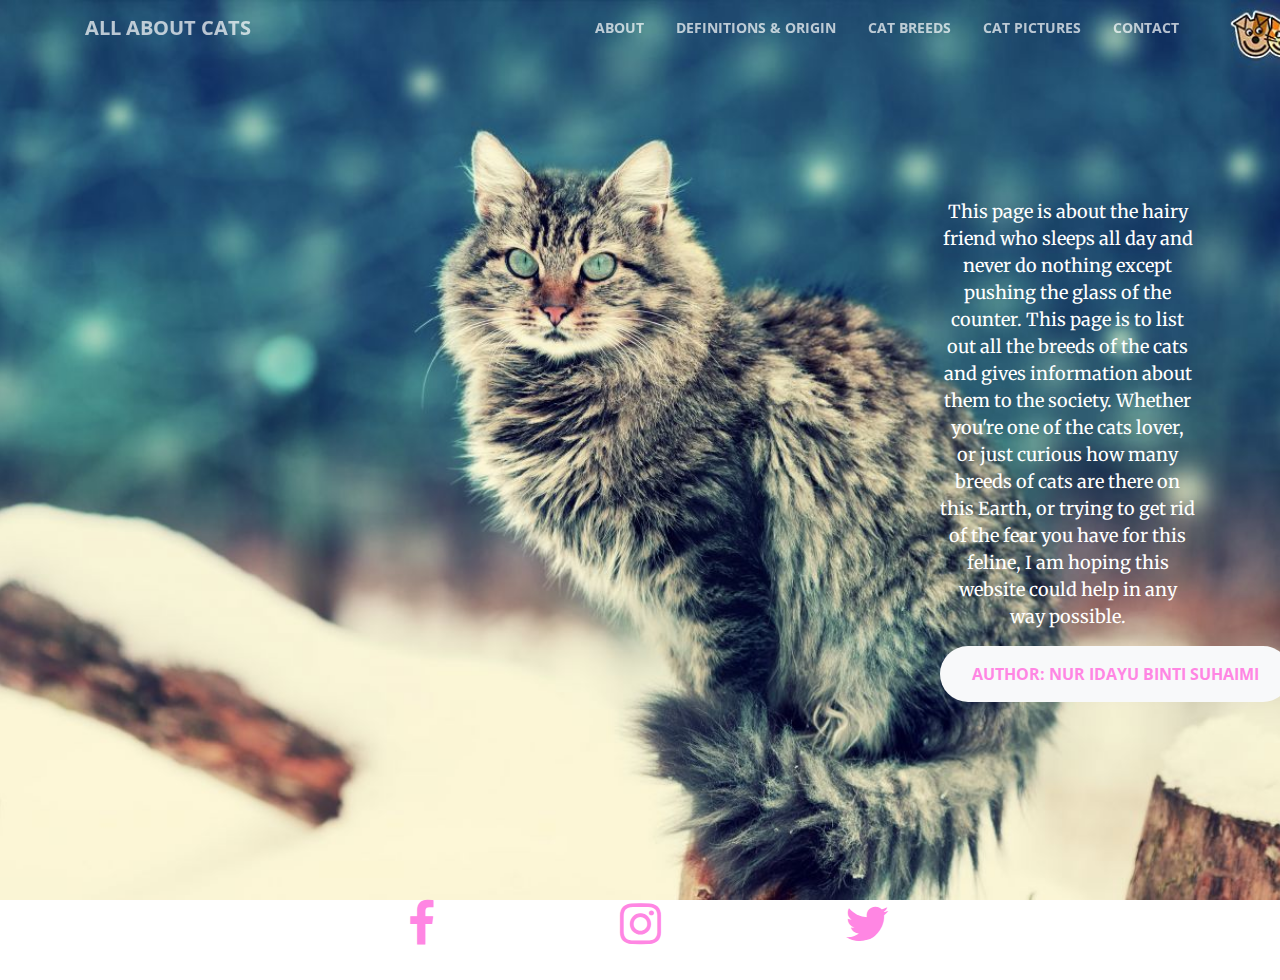
==== about.html @ b2163dfd "First" ====
<!DOCTYPE html>
<html lang="en">

<head>

  <meta charset="utf-8">
  <meta name="viewport" content="width=device-width, initial-scale=1, shrink-to-fit=no">
  <meta name="description" content="">
  <meta name="author" content="">

  <title>All About Cats</title>

  <!-- Bootstrap core CSS -->
  <link href="vendor/bootstrap/css/bootstrap.min.css" rel="stylesheet">

  <!-- Custom fonts for this template -->
  <link href="vendor/font-awesome/css/font-awesome.min.css" rel="stylesheet" type="text/css">
  <link href='https://fonts.googleapis.com/css?family=Open+Sans:300italic,400italic,600italic,700italic,800italic,400,300,600,700,800' rel='stylesheet' type='text/css'>
  <link href='https://fonts.googleapis.com/css?family=Merriweather:400,300,300italic,400italic,700,700italic,900,900italic' rel='stylesheet' type='text/css'>

  <!-- Plugin CSS -->
  <link href="vendor/magnific-popup/magnific-popup.css" rel="stylesheet">

  <!-- Custom styles for this template -->
  <link href="css/creative.min.css" rel="stylesheet">

</head>

<body id="page-top">

  <!-- Navigation -->
  <nav class="navbar navbar-expand-lg navbar-light fixed-top" id="mainNav">
    <div class="container">
      <a class="navbar-brand js-scroll-trigger" href="index.html">All About Cats</a>
      <button class="navbar-toggler navbar-toggler-right" type="button" data-toggle="collapse" data-target="#navbarResponsive" aria-controls="navbarResponsive" aria-expanded="false" aria-label="Toggle navigation">
          <span class="navbar-toggler-icon"></span>
        </button>
      <div class="collapse navbar-collapse" id="navbarResponsive">
        <ul class="navbar-nav ml-auto">
          <li class="nav-item">
            <a class="nav-link js-scroll-trigger" href="about.html">About</a>
          </li>
          <li class="nav-item">
            <a class="nav-link js-scroll-trigger" href="index.html#about">Definitions & Origin</a>
          </li>
          <li class="nav-item">
            <a class="nav-link js-scroll-trigger" href="index.html#services">Cat Breeds</a>
          </li>
          <li class="nav-item">
            <a class="nav-link js-scroll-trigger" href="index.html#portfolio">Cat Pictures</a>
          </li>
          <li class="nav-item">
            <a class="nav-link js-scroll-trigger" href="index.html#contact">Contact</a>
          </li>
        </ul>
      </div>
    </div>
  </nav>

  <header class="masthead2 text-center text-white d-flex">
    <div class="container my-auto">
      <div class="row">

        <div class="col-lg-3 ml-auto text-center">
          <p id="des" class="mb-10">This page is about the hairy friend who sleeps all day and never do nothing except pushing the glass of the counter. This page is to list out all the breeds of the cats and gives information about them to the society. Whether you're one of the
            cats lover, or just curious how many breeds of cats are there on this Earth, or trying to get rid of the fear you have for this feline, I am hoping this website could help in any way possible.
          </p>
          <a class="btn btn-light btn-xl js-scroll-trigger" href="https://www.linkedin.com/in/nuridayusuhaimi/" target="_blank">Author: Nur Idayu Binti Suhaimi</a>
        </div>
      </div>
    </div>

  </header>
  <div class="container">
    <div class="row">
      <div class="col-lg-4 mr-auto text-right">
        <p>
          <a href="https://facebook.com/nuridayusuhaimi"><i class="fa fa-facebook-f fa-3x mb-3 sr-contact"></i></a>
        </p>
      </div>
      <div class="col-lg-4 mr-auto text-center">
        <p>
          <a href="https://instagram/nridyushmi"><i class="fa fa-instagram fa-3x mb-3 sr-contact"></i></a>
        </p>
      </div>
      <div class="col-lg-4 mr-auto text-left">
        <p>
          <a href="https://twitter.com/nridyushmi"><i class="fa fa-twitter fa-3x mb-3 sr-contact"></i></a>
        </p>
      </div>
    </div>
  </div>

</body>
</html>
---- css/creative.min.css ----
body,
html {
  width: 100%;
  height: 100%;
}
body {
  font-family: Merriweather, "Helvetica Neue", Arial, sans-serif;
}
hr {
  max-width: 50px;
  border-width: 3px;
  border-color: #ff86e3;
}
hr.light {
  border-color: #fff;
}
a {
  color: #ff86e3;
  -webkit-transition: all 0.2s;
  -moz-transition: all 0.2s;
  transition: all 0.2s;
}
a:hover {
  color: #9669fe;
}
h1,
h2,
h3,
h4,
h5,
h6 {
  font-family: "Open Sans", "Helvetica Neue", Arial, sans-serif;
}
.bg-primary {
  background-color: #ff86e3 !important;
}
.bg-dark {
  background-color: #212529 !important;
}
.text-faded {
  color: rgba(255, 255, 255, 0.7);
}
section {
  padding: 8rem 0;
}
.section-heading {
  margin-top: 0;
}
::-moz-selection {
  color: #fff;
  background: #212529;
  text-shadow: none;
}
::selection {
  color: #fff;
  background: #212529;
  text-shadow: none;
}
img::selection {
  color: #fff;
  background: 0 0;
}
img::-moz-selection {
  color: #fff;
  background: 0 0;
}
#mainNav {
  border-bottom: 1px solid rgba(33, 37, 41, 0.1);
  background-color: #fff;
  font-family: "Open Sans", "Helvetica Neue", Arial, sans-serif;
  -webkit-transition: all 0.2s;
  -moz-transition: all 0.2s;
  transition: all 0.2s;
}
#mainNav .navbar-brand {
  font-weight: 700;
  text-transform: uppercase;
  color: #ff86e3;
  font-family: "Open Sans", "Helvetica Neue", Arial, sans-serif;
}
#mainNav .navbar-brand:focus,
#mainNav .navbar-brand:hover {
  color: #ff86e3;
}
#mainNav .navbar-nav > li.nav-item > a.nav-link,
#mainNav .navbar-nav > li.nav-item > a.nav-link:focus {
  font-size: 0.9rem;
  font-weight: 700;
  text-transform: uppercase;
  color: #212529;
}
#mainNav .navbar-nav > li.nav-item > a.nav-link:focus:hover,
#mainNav .navbar-nav > li.nav-item > a.nav-link:hover {
  color: #ff86e3;
}
#mainNav .navbar-nav > li.nav-item > a.nav-link.active,
#mainNav .navbar-nav > li.nav-item > a.nav-link:focus.active {
  color: #ff86e3 !important;
  background-color: transparent;
}
#mainNav .navbar-nav > li.nav-item > a.nav-link.active:hover,
#mainNav .navbar-nav > li.nav-item > a.nav-link:focus.active:hover {
  background-color: transparent;
}
@media (min-width: 992px) {
  #mainNav {
    border-color: transparent;
    background-color: transparent;
  }
  #mainNav .navbar-brand {
    color: rgba(255, 255, 255, 0.7);
  }
  #mainNav .navbar-brand:focus,
  #mainNav .navbar-brand:hover {
    color: #fff;
  }
  #mainNav .navbar-nav > li.nav-item > a.nav-link {
    padding: 0.5rem 1rem;
  }
  #mainNav .navbar-nav > li.nav-item > a.nav-link,
  #mainNav .navbar-nav > li.nav-item > a.nav-link:focus {
    color: rgba(255, 255, 255, 0.7);
  }
  #mainNav .navbar-nav > li.nav-item > a.nav-link:focus:hover,
  #mainNav .navbar-nav > li.nav-item > a.nav-link:hover {
    color: #fff;
  }
  #mainNav.navbar-shrink {
    border-bottom: 1px solid rgba(33, 37, 41, 0.1);
    background-color: #fff;
  }
  #mainNav.navbar-shrink .navbar-brand {
    color: #ff86e3;
  }
  #mainNav.navbar-shrink .navbar-brand:focus,
  #mainNav.navbar-shrink .navbar-brand:hover {
    color: #ff86e3;
  }
  #mainNav.navbar-shrink .navbar-nav > li.nav-item > a.nav-link,
  #mainNav.navbar-shrink .navbar-nav > li.nav-item > a.nav-link:focus {
    color: #212529;
  }
  #mainNav.navbar-shrink .navbar-nav > li.nav-item > a.nav-link:focus:hover,
  #mainNav.navbar-shrink .navbar-nav > li.nav-item > a.nav-link:hover {
    color: #ff86e3;
  }
}
header.masthead {
  padding-top: 10rem;
  padding-bottom: calc(10rem - 56px);
  background-image: url(../img/bsh.jpg);
  background-position: center center;
  -webkit-background-size: cover;
  -moz-background-size: cover;
  -o-background-size: cover;
  background-size: cover;
}
header.masthead hr {
  margin-top: 30px;
  margin-bottom: 30px;
}
header.masthead h1 {
  font-size: 2rem;
}
header.masthead p {
  font-weight: 300;
}
@media (min-width: 768px) {
  header.masthead p {
    font-size: 1.15rem;
  }
}
@media (min-width: 992px) {
  header.masthead {
    height: 100vh;
    min-height: 650px;
    padding-top: 0;
    padding-bottom: 0;
  }
  header.masthead h1 {
    font-size: 3rem;
  }
}
@media (min-width: 1200px) {
  header.masthead h1 {
    font-size: 4rem;
  }
}

header.masthead2 {
  padding-top: 10rem;
  padding-bottom: calc(10rem - 56px);
  background-image: url(../img/siberian.jpg);
  background-position: center center;
  -webkit-background-size: cover;
  -moz-background-size: cover;
  -o-background-size: cover;
  background-size: cover;
}
header.masthead2 hr {
  margin-top: 30px;
  margin-bottom: 30px;
}
header.masthead2 h1 {
  font-size: 2rem;
  text-align: right;
}
header.masthead2 p {
  font-weight: 300;
}
@media (min-width: 768px) {
  header.masthead2 p {
    font-size: 1.15rem;
  }
}
@media (min-width: 992px) {
  header.masthead2 {
    height: 100vh;
    min-height: 650px;
    padding-top: 0;
    padding-bottom: 0;
  }
  header.masthead2 h1 {
    font-size: 3rem;
  }
}
@media (min-width: 1200px) {
  header.masthead2 h1 {
    font-size: 4rem;
  }
}
.service-box {
  max-width: 400px;
}
.portfolio-box {
  position: relative;
  display: block;
  max-width: 650px;
  margin: 0 auto;
}
.portfolio-box .portfolio-box-caption {
  position: absolute;
  bottom: 0;
  display: block;
  width: 100%;
  height: 100%;
  text-align: center;
  opacity: 0;
  color: #fff;
  background: rgba(255, 134, 227, 0.9);
  -webkit-transition: all 0.2s;
  -moz-transition: all 0.2s;
  transition: all 0.2s;
}
.portfolio-box .portfolio-box-caption .portfolio-box-caption-content {
  position: absolute;
  top: 50%;
  width: 100%;
  transform: translateY(-50%);
  text-align: center;
}
.portfolio-box
  .portfolio-box-caption
  .portfolio-box-caption-content
  .project-category,
.portfolio-box
  .portfolio-box-caption
  .portfolio-box-caption-content
  .project-name {
  padding: 0 15px;
  font-family: "Open Sans", "Helvetica Neue", Arial, sans-serif;
}
.portfolio-box
  .portfolio-box-caption
  .portfolio-box-caption-content
  .project-category {
  font-size: 14px;
  font-weight: 600;
  text-transform: uppercase;
}
.portfolio-box
  .portfolio-box-caption
  .portfolio-box-caption-content
  .project-name {
  font-size: 18px;
}
.portfolio-box:hover .portfolio-box-caption {
  opacity: 1;
}
.portfolio-box:focus {
  outline: 0;
}
@media (min-width: 768px) {
  .portfolio-box
    .portfolio-box-caption
    .portfolio-box-caption-content
    .project-category {
    font-size: 16px;
  }
  .portfolio-box
    .portfolio-box-caption
    .portfolio-box-caption-content
    .project-name {
    font-size: 22px;
  }
}
.text-primary {
  color: #ff86e3 !important;
}
.btn {
  font-weight: 700;
  text-transform: uppercase;
  border: none;
  border-radius: 300px;
  font-family: "Open Sans", "Helvetica Neue", Arial, sans-serif;
}
.btn-xl {
  padding: 1rem 2rem;
}
.btn-primary {
  background-color: #ff86e3;
  border-color: #ff86e3;
}
.btn-light {
  color: #ff86e3;
}

.btn-light:active,
.btn-light:focus,
.btn-light:hover {
  color: #fff;
  background-color: #9669fe !important;
}

.btn-primary:active,
.btn-primary:focus,
.btn-primary:hover {
  color: #fff;
  background-color: #9669fe !important;
}
.btn-primary:active,
.btn-primary:focus {
  box-shadow: 0 0 0 0.2rem rgba(255, 190, 277, 0.5) !important;
}

#des {
  font-size: 18px;
  font-weight: 400;
  color: white;
}
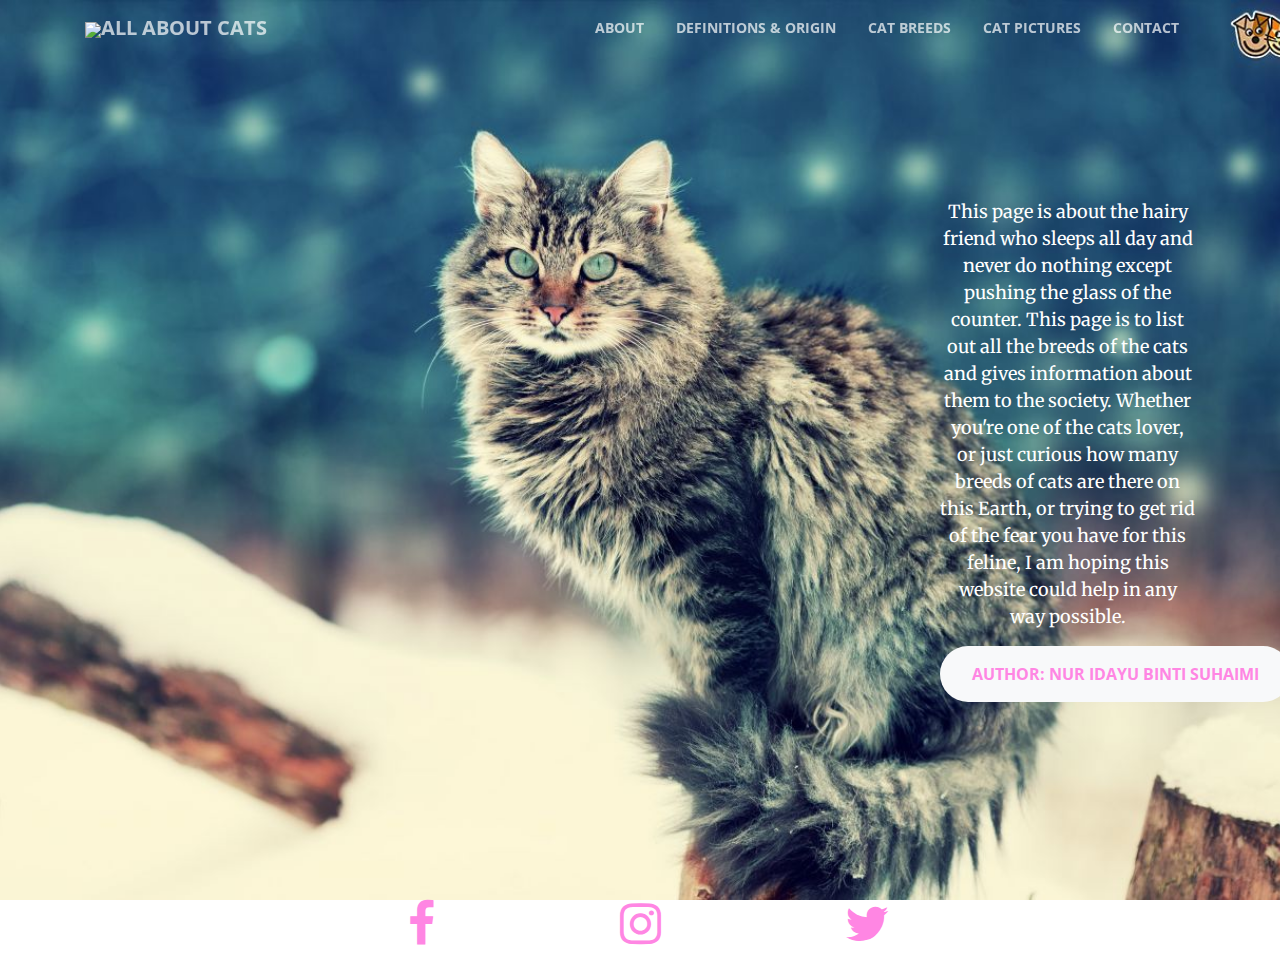
==== commit 49a49100: "icon cat" ====
--- a/about.html
+++ b/about.html
@@ -31,7 +31,7 @@
   <!-- Navigation -->
   <nav class="navbar navbar-expand-lg navbar-light fixed-top" id="mainNav">
     <div class="container">
-      <a class="navbar-brand js-scroll-trigger" href="index.html">All About Cats</a>
+      <a class="navbar-brand js-scroll-trigger" href="index.html"><img src="https://png.icons8.com/dusk/50/000000/cat.png">All About Cats</a>
       <button class="navbar-toggler navbar-toggler-right" type="button" data-toggle="collapse" data-target="#navbarResponsive" aria-controls="navbarResponsive" aria-expanded="false" aria-label="Toggle navigation">
           <span class="navbar-toggler-icon"></span>
         </button>
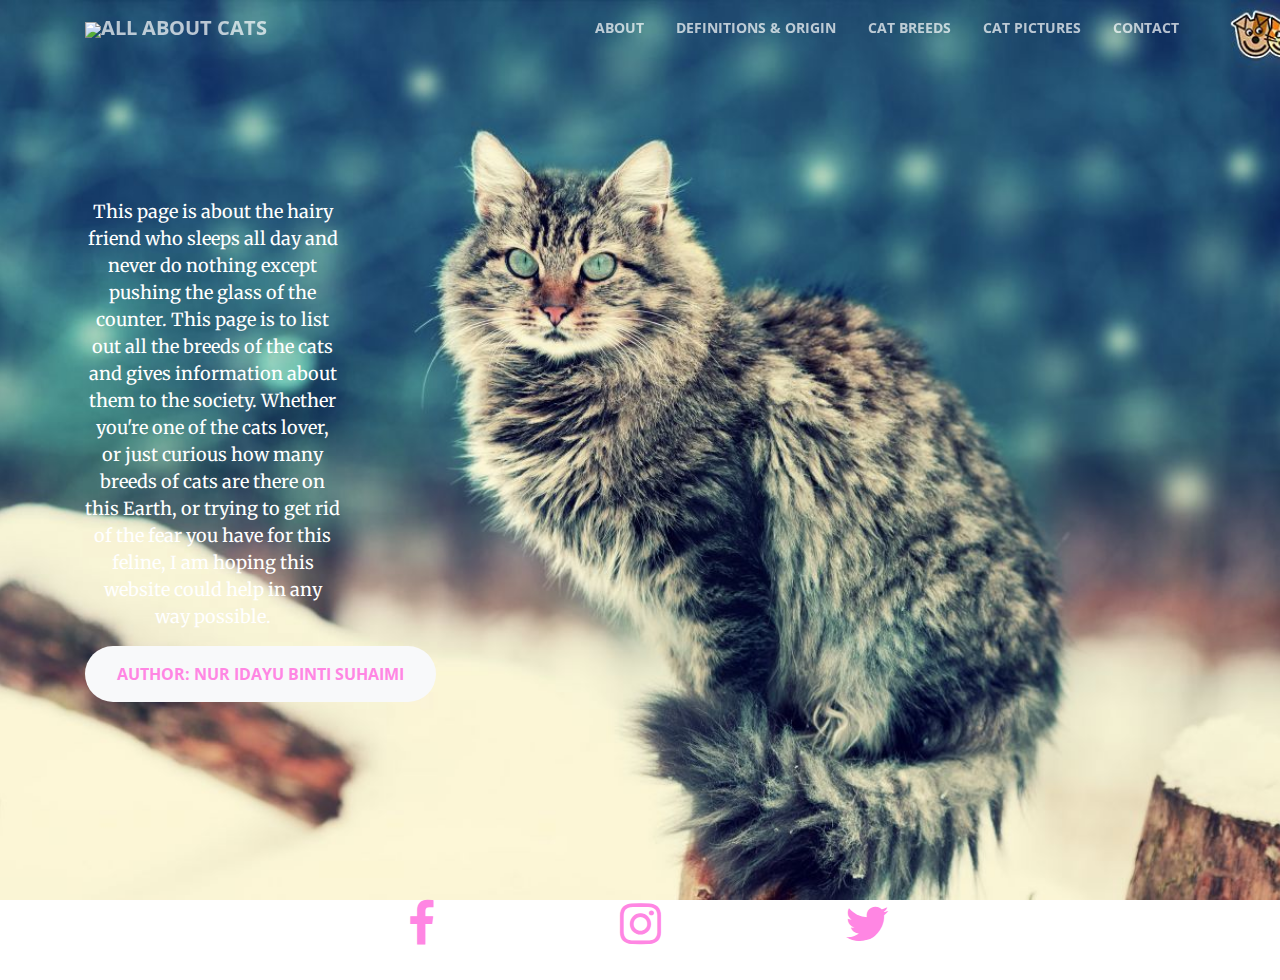
==== commit 63763d96: "Update about.html" ====
--- a/about.html
+++ b/about.html
@@ -61,7 +61,7 @@
     <div class="container my-auto">
       <div class="row">
 
-        <div class="col-lg-3 ml-auto text-center">
+        <div class="col-lg-3 mr-auto text-center">
           <p id="des" class="mb-10">This page is about the hairy friend who sleeps all day and never do nothing except pushing the glass of the counter. This page is to list out all the breeds of the cats and gives information about them to the society. Whether you're one of the
             cats lover, or just curious how many breeds of cats are there on this Earth, or trying to get rid of the fear you have for this feline, I am hoping this website could help in any way possible.
           </p>
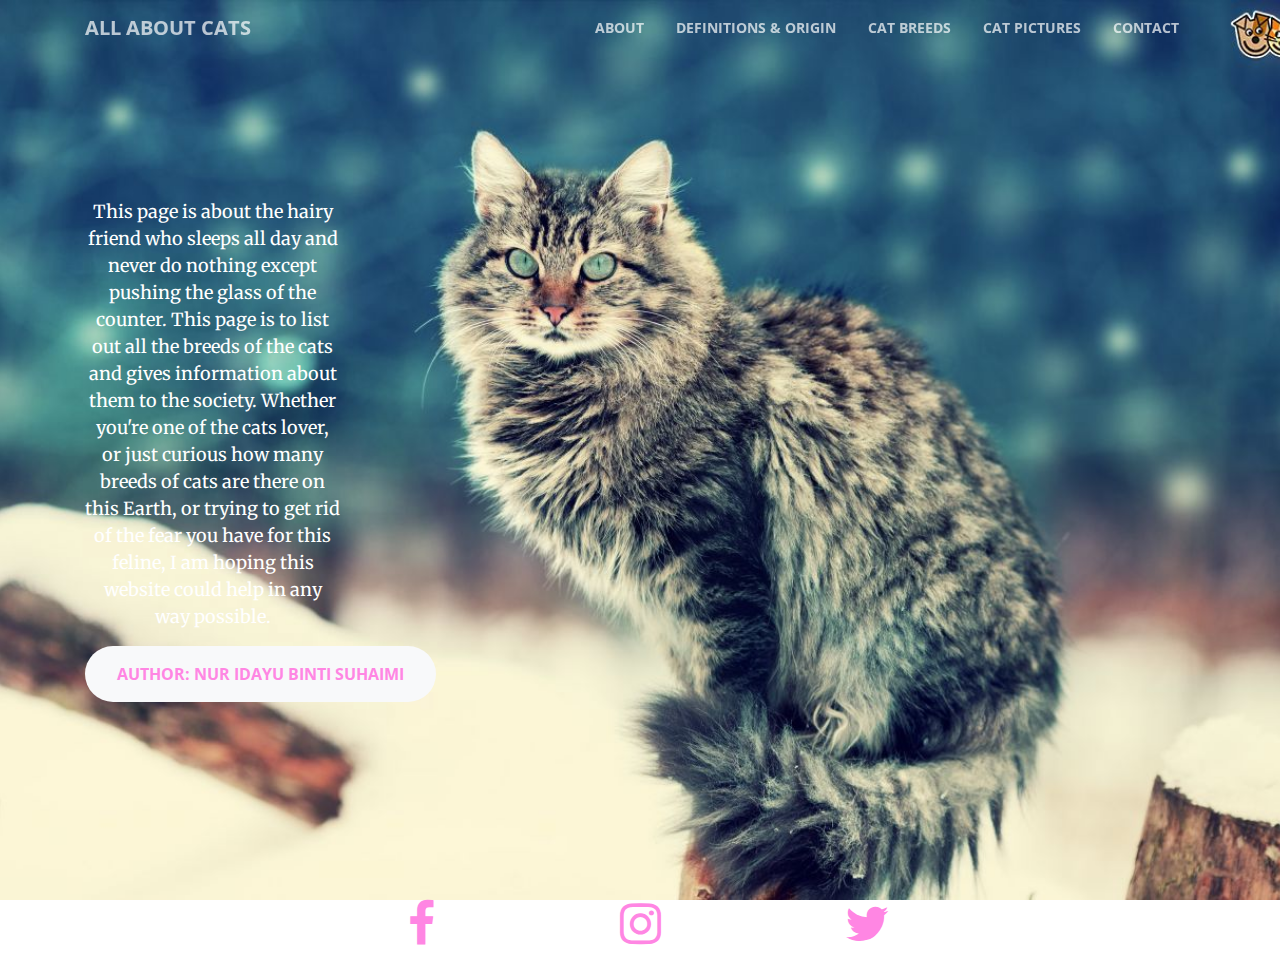
==== commit 945d97f3: "Update about.html" ====
--- a/about.html
+++ b/about.html
@@ -31,7 +31,7 @@
   <!-- Navigation -->
   <nav class="navbar navbar-expand-lg navbar-light fixed-top" id="mainNav">
     <div class="container">
-      <a class="navbar-brand js-scroll-trigger" href="index.html"><img src="https://png.icons8.com/dusk/50/000000/cat.png">All About Cats</a>
+      <a class="navbar-brand js-scroll-trigger" href="index.html">All About Cats</a>
       <button class="navbar-toggler navbar-toggler-right" type="button" data-toggle="collapse" data-target="#navbarResponsive" aria-controls="navbarResponsive" aria-expanded="false" aria-label="Toggle navigation">
           <span class="navbar-toggler-icon"></span>
         </button>
